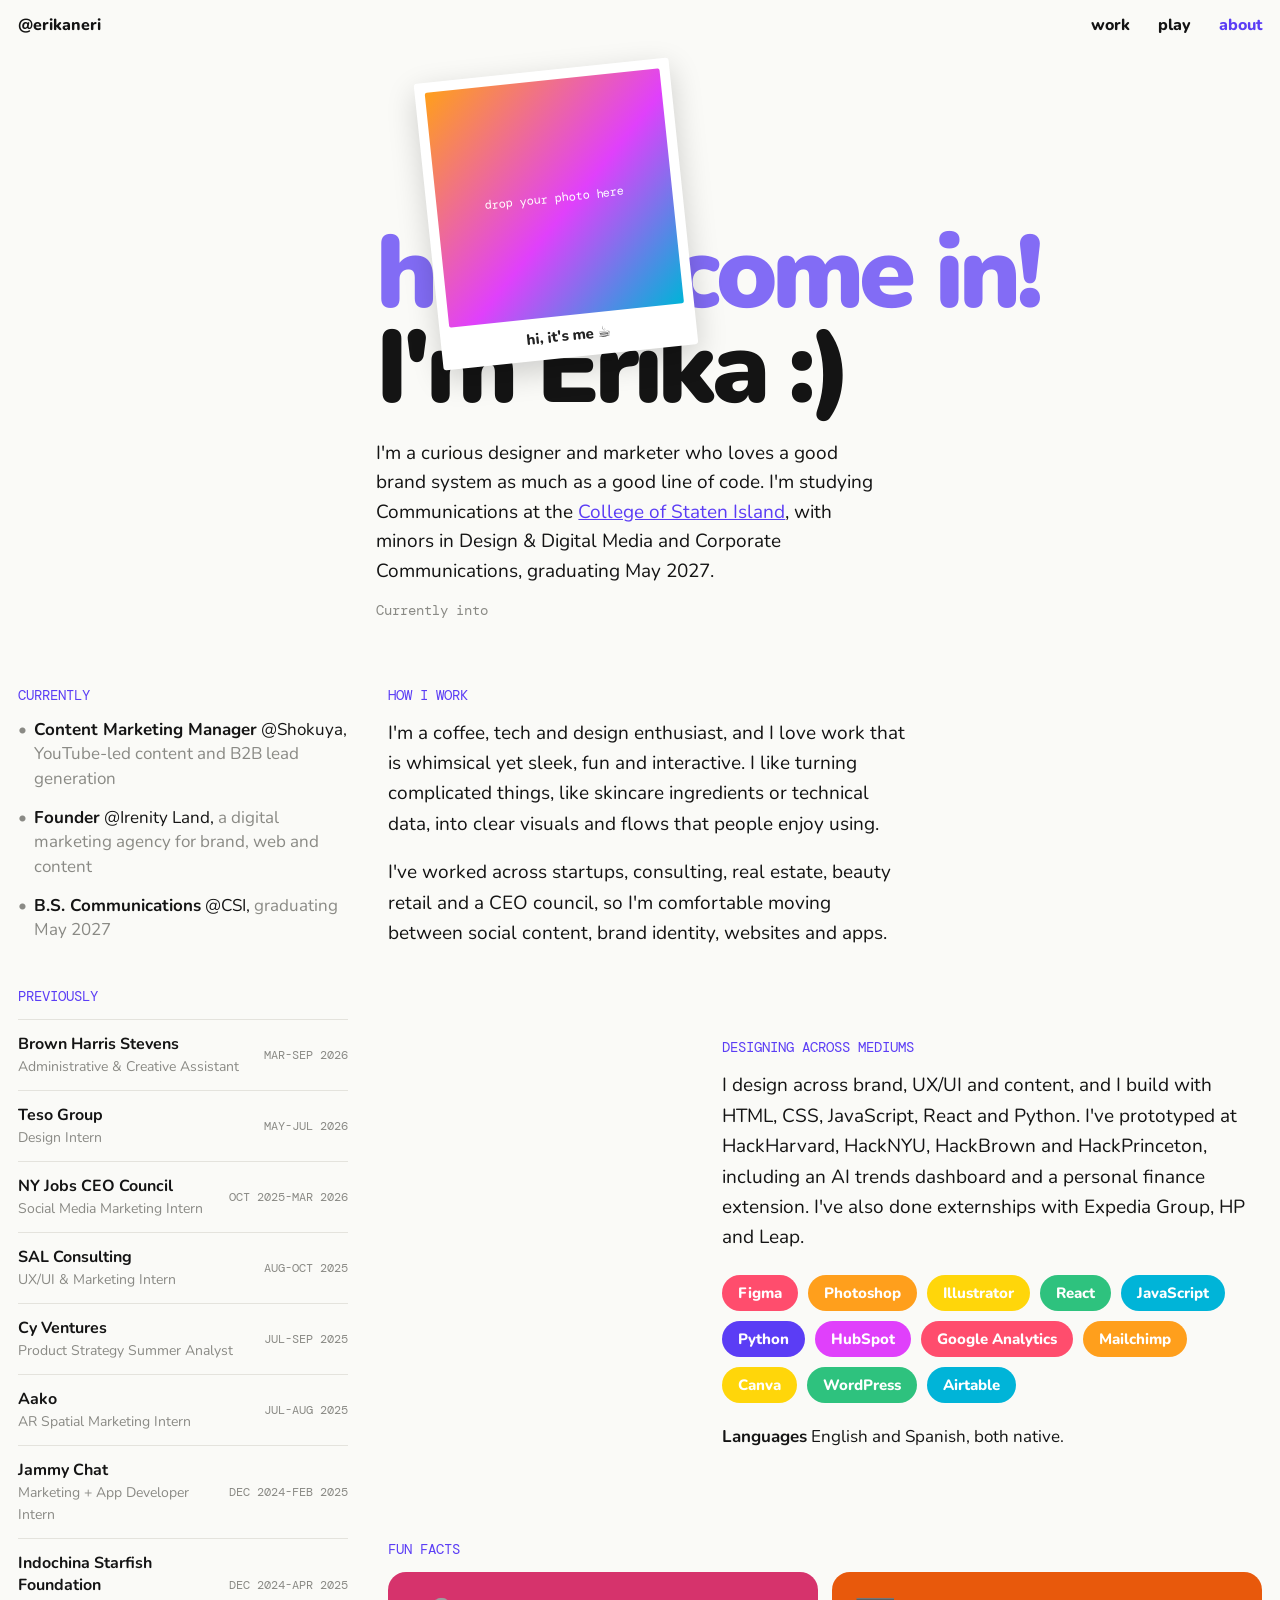
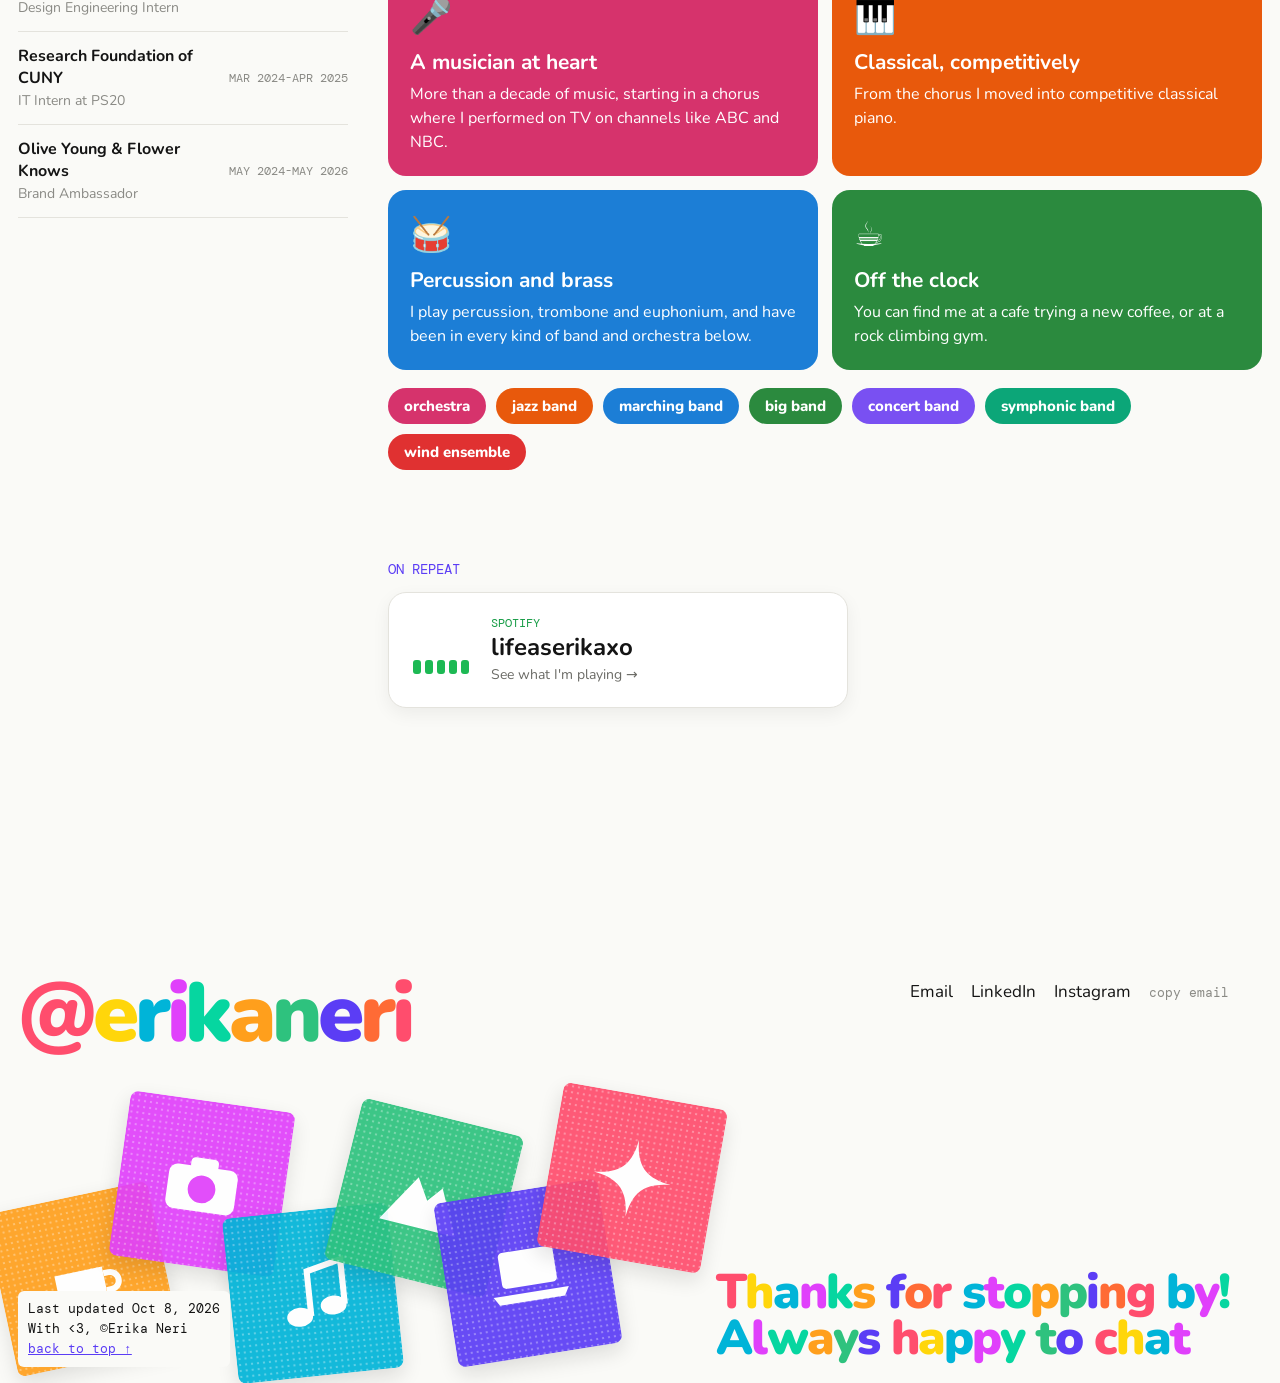
==== about.html @ 3c75e5a4 "Add files via upload" ====
<!DOCTYPE html>
<html lang="en">
<head>
<meta charset="utf-8">
<meta name="viewport" content="width=device-width, initial-scale=1, viewport-fit=cover">
<title>Erika Neri | About</title>
<link rel="stylesheet" href="https://fonts.googleapis.com/css2?family=Modak&family=Nunito:wght@400;600;800;900&family=DM+Mono&display=swap">
<link rel="stylesheet" href="style.css">
<link rel="stylesheet" href="about.css">
</head>
<body>
<nav><a class="h" href="home.html">@erikaneri</a><a href="work.html">work</a><a href="play.html">play</a><a class="on" href="about.html">about</a></nav>

<div class="ab">
  <section class="ab-hero">
    <figure class="polaroid" id="polaroid">
      <div class="ph"><span>drop your photo here</span></div>
      <figcaption>hi, it's me ☕</figcaption>
    </figure>
    <div class="intro">
      <h1><span class="wave a" data-t="hi, welcome in!"></span><span class="wave b" data-t="I'm Erika :)"></span></h1>
      <p>I'm a curious designer and marketer who loves a good brand system as much as a good line of code. I'm studying Communications at the <a href="https://www.csi.cuny.edu" target="_blank" rel="noopener">College of Staten Island</a>, with minors in Design &amp; Digital Media and Corporate Communications, graduating May 2027.</p>
      <p class="flip">Currently into <b id="flip">coffee</b></p>
    </div>
  </section>

  <aside class="left">
    <div class="lbl">CURRENTLY</div>
    <ul class="cur">
      <li><b>Content Marketing Manager</b> @Shokuya, <span>YouTube-led content and B2B lead generation</span></li>
      <li><b>Founder</b> @Irenity Land, <span>a digital marketing agency for brand, web and content</span></li>
      <li><b>B.S. Communications</b> @CSI, <span>graduating May 2027</span></li>
    </ul>
    <div class="lbl">PREVIOUSLY</div>
    <ul class="prev" id="prev"></ul>
  </aside>

  <div class="secs">
    <section class="sec">
      <div class="lbl">HOW I WORK</div>
      <p>I'm a coffee, tech and design enthusiast, and I love work that is whimsical yet sleek, fun and interactive. I like turning complicated things, like skincare ingredients or technical data, into clear visuals and flows that people enjoy using.</p>
      <p>I've worked across startups, consulting, real estate, beauty retail and a CEO council, so I'm comfortable moving between social content, brand identity, websites and apps.</p>
    </section>
    <section class="sec r">
      <div class="lbl">DESIGNING ACROSS MEDIUMS</div>
      <p>I design across brand, UX/UI and content, and I build with HTML, CSS, JavaScript, React and Python. I've prototyped at HackHarvard, HackNYU, HackBrown and HackPrinceton, including an AI trends dashboard and a personal finance extension. I've also done externships with Expedia Group, HP and Leap.</p>
      <div class="chips" id="chips"></div>
      <p class="lang"><b>Languages</b> English and Spanish, both native.</p>
    </section>
    <section class="sec wide">
      <div class="lbl">FUN FACTS</div>
      <div class="facts">
        <article class="fact" style="--c:#d6336c"><i>&#127908;</i><h3>A musician at heart</h3><p>More than a decade of music, starting in a chorus where I performed on TV on channels like ABC and NBC.</p></article>
        <article class="fact" style="--c:#e8590c"><i>&#127929;</i><h3>Classical, competitively</h3><p>From the chorus I moved into competitive classical piano.</p></article>
        <article class="fact" style="--c:#1c7ed6"><i>&#129345;</i><h3>Percussion and brass</h3><p>I play percussion, trombone and euphonium, and have been in every kind of band and orchestra below.</p></article>
        <article class="fact" style="--c:#2b8a3e"><i>&#9749;</i><h3>Off the clock</h3><p>You can find me at a cafe trying a new coffee, or at a rock climbing gym.</p></article>
      </div>
      <div class="chips ens"><span style="--c:#d6336c">orchestra</span><span style="--c:#e8590c">jazz band</span><span style="--c:#1c7ed6">marching band</span><span style="--c:#2b8a3e">big band</span><span style="--c:#7950f2">concert band</span><span style="--c:#0ca678">symphonic band</span><span style="--c:#e03131">wind ensemble</span></div>
    </section>
    <section class="sec wide">
      <div class="lbl">ON REPEAT</div>
      <a class="spot" href="https://open.spotify.com/user/lifeaserikaxo" target="_blank" rel="noopener">
        <div class="eq" aria-hidden="true"><span></span><span></span><span></span><span></span><span></span></div>
        <div class="st"><small>SPOTIFY</small><b>lifeaserikaxo</b><span>See what I'm playing &rarr;</span></div>
      </a>
      <div id="spotEmbed"></div>
    </section>
  </div>
</div>
<script src="about.js"></script>
<script src="cursor.js"></script>
<script src="footer.js"></script>
</body>
</html>
---- style.css ----
:root{
  box-sizing:border-box;
  --bg:#fafaf7; --ink:#141414; --mute:#8a8a85; --line:#e4e3dd; --panel:#f1eee8; --accent:#5b3df5;
  padding-top:env(safe-area-inset-top,0px); padding-bottom:env(safe-area-inset-bottom,0px);
}
@media (prefers-color-scheme:dark){:root:not([data-theme="light"]){--bg:#161615;--ink:#f4f3ee;--mute:#9a9a94;--line:#2b2b29;--panel:#222120;--accent:#a99bff}}
:root[data-theme="dark"]{--bg:#161615;--ink:#f4f3ee;--mute:#9a9a94;--line:#2b2b29;--panel:#222120;--accent:#a99bff}
html{scroll-padding-top:env(safe-area-inset-top,0px)}
*{box-sizing:border-box}
body{margin:0;background:var(--bg);color:var(--ink);font-family:'Nunito',system-ui,sans-serif;transition:background .4s}
a{color:inherit;text-decoration:none}

/* top nav */
nav{display:flex;gap:28px;align-items:baseline;padding:14px 18px;font-weight:800}
nav .h{margin-right:auto}
nav a.on{color:var(--accent)}

/* bubble hero */
.hero{padding:0 1.5vw;user-select:none;-webkit-user-select:none;touch-action:pan-y}
.row{display:flex;justify-content:center;gap:.5vw;line-height:.72;font-family:'Modak','Impact','Arial Black',sans-serif;font-size:min(29vw,40vh);height:.78em}
.row.two{font-size:min(34vw,46vh)}
.row span{display:inline-block;cursor:pointer;color:var(--c);transition:transform .25s cubic-bezier(.3,1.6,.5,1),color .2s;transform:translateY(var(--y,0)) scale(var(--s,1)) rotate(var(--r,0deg));will-change:transform;-webkit-text-stroke:.02em var(--c)}
.row span.pop{animation:pop .5s}
@keyframes pop{30%{transform:scale(1.35,.7)}60%{transform:scale(.85,1.2)}}
.stage b{color:var(--pc);font-weight:800}
.bio small{display:block;color:var(--mute);font-size:15px;line-height:1.5;margin-bottom:12px}
.caption{display:flex;justify-content:space-between;padding:6px 18px 40px;color:var(--mute);font-size:15px}

/* body layout */
.main{display:grid;grid-template-columns:minmax(260px,330px) 1fr minmax(0,26%);grid-template-rows:auto auto;gap:0 14px;padding:0 18px 60px}
.bio{grid-column:1;font-size:18px;line-height:1.5;padding-right:20px}
.bio p{margin:0 0 12px}
.bio a{color:var(--mute)}
.bar{grid-column:1/-1;display:flex;align-items:center;gap:22px;margin:40px 0 12px;font-family:'DM Mono',monospace;font-size:14px;color:var(--accent)}
.bar .f{margin-left:120px;display:flex;gap:16px;font-family:'Nunito',sans-serif;font-size:15px}
.bar .f button{all:unset;cursor:pointer;color:var(--mute)}
.bar .f button.on{color:var(--accent);font-weight:800}
.bar .sun{margin-left:auto;display:flex;align-items:center;gap:10px}
.bar input{accent-color:var(--accent);width:180px}
.dir{grid-column:1;margin:0;padding:0;list-style:none}
.dir li{border-top:1px solid var(--line);padding:16px 0;font-weight:800;font-size:17px;cursor:pointer;display:flex;justify-content:space-between}
.dir li:last-child{border-bottom:1px solid var(--line)}
.dir li small{font-weight:400;color:var(--mute)}
.dir li.on{color:var(--pc)}
.stage{grid-column:2;grid-row:3;min-height:480px;background:var(--panel);border-radius:4px;display:flex;align-items:center;justify-content:center;flex-direction:column;gap:18px;transition:background .3s;padding:24px;text-align:center}
.stage .blob{width:150px;height:150px;background:var(--pc);border-radius:46% 54% 60% 40%/50% 40% 60% 50%;transition:border-radius .6s,background .3s;cursor:pointer}
.stage .blob:hover{border-radius:60% 40% 40% 60%/40% 60% 40% 60%;transform:rotate(12deg)}
.stage h2{margin:0;font-size:28px}
.stage p{margin:0;max-width:34ch;color:var(--mute);line-height:1.5}
.side{grid-column:3;grid-row:3;display:flex;flex-direction:column;gap:12px}
.card{flex:1;min-height:230px;border-radius:4px;padding:20px;display:flex;align-items:flex-end;font-weight:800;font-size:22px;line-height:1.15;transition:background .3s}
.card.a{background:var(--pc);color:#fff}
.card.b{background:var(--panel);font-family:'Modak','Impact',sans-serif;font-weight:400;font-size:38px;color:var(--pc)}

@media (max-width:820px){
  .main{grid-template-columns:1fr}
  .bio,.dir,.stage,.side,.bar{grid-column:1;grid-row:auto}
  .bar{flex-wrap:wrap;gap:12px}.bar .f{margin-left:0}.bar .sun{margin-left:0}
  .stage{margin:20px 0;min-height:340px}.side{flex-direction:row}.card{min-height:160px}
}
@media (prefers-reduced-motion:reduce){.row span,.stage .blob{transition:none}.row span.pop{animation:none}}
.about{max-width:560px;padding:0 18px 60px}
nav{position:relative;z-index:20}
.hero{padding-top:2.5vw}

/* footer */
.ft{position:relative;margin-top:70px;min-height:clamp(380px,34vw,520px);overflow:hidden;padding-bottom:env(safe-area-inset-bottom,0px)}
.ft-handle{position:absolute;left:18px;top:24px;z-index:1;white-space:nowrap;font-weight:900;font-size:clamp(44px,6.5vw,96px);letter-spacing:-.05em;line-height:1}
.ft-handle span{display:inline-block;transition:transform .3s cubic-bezier(.3,1.6,.5,1),color .2s}
.ft-handle span:hover{transform:translateY(-.08em) rotate(-6deg);color:var(--c)}
.ft-pile{position:absolute;left:0;bottom:0;width:min(58%,820px);height:78%}
.tile{position:absolute;width:clamp(110px,13vw,190px);aspect-ratio:1;border-radius:8px;display:flex;align-items:center;justify-content:center;cursor:pointer;opacity:.92;background:radial-gradient(rgba(255,255,255,.32) 1px,transparent 1.6px) 0 0/6px 6px,var(--c);box-shadow:0 8px 20px rgba(0,0,0,.12);transform:rotate(var(--r));transition:transform .3s cubic-bezier(.3,1.6,.5,1)}
.tile svg{width:52%;height:auto;fill:#fff}
.tile:hover{transform:rotate(calc(var(--r) + 7deg)) translateY(-8px) scale(1.05)}
.tile.pop{animation:tpop .45s}
@keyframes tpop{40%{transform:rotate(var(--r)) scale(1.15,.88)}70%{transform:rotate(var(--r)) scale(.95,1.06)}}
.ft-meta{position:absolute;left:18px;bottom:16px;z-index:5;padding:8px 10px;border-radius:6px;background:var(--bg);font-family:'DM Mono',monospace;font-size:13px;line-height:1.55}
.ft-meta button{all:unset;cursor:pointer;color:var(--accent);text-decoration:underline}
.ft-links{position:absolute;right:4%;top:32px;z-index:5;display:flex;gap:18px;align-items:baseline;font-size:17px}
.ft-links a:hover{color:var(--accent);text-decoration:underline}
.ft-links button{all:unset;cursor:pointer;font-family:'DM Mono',monospace;font-size:13px;color:var(--mute)}
.ft-links button:hover{color:var(--accent)}
.ft-thanks{position:absolute;right:4%;bottom:22px;z-index:2;font-weight:900;font-size:clamp(28px,3.8vw,56px);line-height:.95;letter-spacing:-.04em}
.ft-handle span,.ft-thanks span{display:inline-block;color:var(--c);transition:transform .3s cubic-bezier(.3,1.6,.5,1)}
.ft-thanks span:hover{transform:translateY(-.08em) rotate(-6deg)}
.ft :focus-visible{outline:3px solid var(--accent);outline-offset:3px}
@media (max-width:820px){
  .ft{min-height:0;display:flex;flex-direction:column;gap:18px;padding:24px 18px}
  .ft-handle,.ft-links,.ft-thanks,.ft-meta{position:static}
  .ft-handle{order:1;font-size:clamp(44px,14vw,72px)}.ft-links{order:2;flex-wrap:wrap}
  .ft-pile{order:3;position:relative;width:100%;height:250px}.tile{width:30vw}
  .ft-thanks{order:4;font-size:34px}.ft-meta{order:5;padding:0}
}
@media (prefers-reduced-motion:reduce){.tile,.ft-handle span,.ft-thanks{transition:none}.tile.pop{animation:none}}

/* trailing cursor dot (all pages) */
.dot{position:fixed;left:0;top:0;width:26px;height:26px;border-radius:50%;background:var(--accent);opacity:.55;pointer-events:none;z-index:50;transform:translate(-100px,-100px);transition:opacity .2s}
@media (pointer:coarse){.dot{display:none}}
---- about.css ----
.ab{display:grid;grid-template-columns:minmax(260px,330px) 1fr;gap:0 40px;padding:0 18px 80px}
.ab-hero{grid-column:1/-1;position:relative;min-height:clamp(380px,40vw,520px);padding:10px 0 30px}
.polaroid{position:absolute;left:clamp(0px,32vw,520px);top:20px;margin:0;width:clamp(180px,20vw,260px);padding:10px 10px 12px;background:#fff;color:#222;border-radius:3px;box-shadow:0 10px 30px rgba(0,0,0,.18);transform:rotate(-6deg);cursor:grab;touch-action:none;user-select:none;-webkit-user-select:none;z-index:3;transition:transform .25s cubic-bezier(.3,1.6,.5,1)}
.polaroid:hover{transform:rotate(-2deg) scale(1.03)}
.polaroid.drag{cursor:grabbing;transform:rotate(-4deg) scale(1.08);transition:none}
.polaroid img{position:absolute;inset:0;width:100%;height:100%;object-fit:cover;pointer-events:none}
.ph{position:relative;aspect-ratio:1;border-radius:2px;overflow:hidden;background:linear-gradient(135deg,#ff9f1c,#e040fb 55%,#00b4d8);display:flex;align-items:center;justify-content:center}
.ph span{font-family:'DM Mono',monospace;font-size:12px;color:#fff;text-align:center;padding:8px}
.polaroid figcaption{padding-top:10px;font-weight:800;font-size:15px;text-align:center}
.intro{margin-left:clamp(0px,28vw,440px);padding-top:clamp(70px,13vw,190px);position:relative;z-index:2;max-width:760px}
h1{margin:0 0 24px;font-weight:900;font-size:clamp(46px,8vw,112px);line-height:.92;letter-spacing:-.05em}
h1 .wave{display:block}
h1 .a{color:var(--accent);opacity:.75}
.wave i{font-style:normal;display:inline-block;white-space:pre;transition:transform .25s cubic-bezier(.3,1.6,.5,1),color .2s;transform:translateY(var(--y,0)) scale(var(--s,1))}
.intro p{font-size:19px;line-height:1.55;margin:0 0 14px;max-width:46ch}
.intro a{color:var(--accent);text-decoration:underline}
.flip{font-family:'DM Mono',monospace;font-size:14px!important;color:var(--mute)}
.flip b{color:var(--accent);display:inline-block;transition:opacity .25s,transform .25s}
.flip b.out{opacity:0;transform:translateY(6px)}
.lbl{font-family:'DM Mono',monospace;font-size:14px;color:var(--accent);margin:0 0 14px}
.left{grid-column:1;margin-top:20px}
.cur{list-style:none;margin:0 0 44px;padding:0}
.cur li{font-size:17px;line-height:1.45;margin-bottom:14px;padding-left:16px;position:relative}
.cur li:before{content:'•';position:absolute;left:0;color:var(--mute)}
.cur span{color:var(--mute)}
.prev{list-style:none;margin:0;padding:0}
.prev li{display:flex;justify-content:space-between;gap:10px;padding:13px 0;border-bottom:1px solid var(--line);transition:padding .25s}
.prev li:first-child{border-top:1px solid var(--line)}
.prev li:hover{padding-left:8px}
.prev b{display:block;font-size:16px}
.prev em{font-style:normal;color:var(--mute);font-size:14px}
.prev small{font-family:'DM Mono',monospace;color:var(--mute);font-size:12px;text-align:right;white-space:nowrap;align-self:center}
.secs{grid-column:2;margin-top:20px}
.sec{max-width:520px;margin-bottom:90px}
.sec.r{margin-left:auto;max-width:540px}
.sec p{font-size:19px;line-height:1.6;margin:0 0 18px}
.chips{display:flex;flex-wrap:wrap;gap:10px;margin-top:22px}
.chips span{padding:8px 16px;border-radius:999px;font-weight:800;font-size:15px;color:#fff;background:var(--c);cursor:default;transition:transform .3s cubic-bezier(.3,1.6,.5,1)}
.chips span:hover{transform:translateY(-4px) rotate(-4deg) scale(1.08)}
@media (max-width:820px){
  .ab{grid-template-columns:1fr}
  .ab-hero{min-height:0}
  .polaroid{position:relative;left:auto;top:auto;margin:10px 0 24px 8%}
  .intro{margin-left:0;padding-top:0}
  .left,.secs{grid-column:1}
  .sec.r{margin-left:0}
}
@media (prefers-reduced-motion:reduce){.wave i,.polaroid,.chips span,.flip b{transition:none}}
.sec .lang{margin-top:20px;font-size:17px}

.sec.wide{max-width:none}
.facts{display:grid;grid-template-columns:1fr 1fr;gap:14px}
.fact{background:var(--c);color:#fff;border-radius:18px;padding:22px;transition:transform .3s cubic-bezier(.3,1.6,.5,1)}
.fact:hover{transform:rotate(-1.5deg) translateY(-4px)}
.fact i{font-style:normal;font-size:34px;display:block;margin-bottom:8px}
.fact h3{margin:0 0 6px;font-size:21px}
.fact p{margin:0;font-size:16px;line-height:1.5}
.ens{margin-top:18px}
.spot{display:flex;align-items:center;gap:22px;max-width:460px;padding:22px 24px;border-radius:18px;background:#fff;color:#141414;border:1px solid var(--line);box-shadow:0 6px 18px rgba(0,0,0,.06);transition:transform .3s cubic-bezier(.3,1.6,.5,1)}
.spot:hover{transform:translateY(-4px) rotate(-1deg)}
.eq{display:flex;align-items:flex-end;gap:4px;height:48px}
.eq span{width:8px;height:30%;background:#1db954;border-radius:3px;animation:eq 1s ease-in-out infinite}
.eq span:nth-child(2){animation-delay:.2s}.eq span:nth-child(3){animation-delay:.4s}.eq span:nth-child(4){animation-delay:.1s}.eq span:nth-child(5){animation-delay:.3s}
@keyframes eq{0%,100%{height:20%}50%{height:100%}}
.st small{display:block;font-family:'DM Mono',monospace;color:#169c46;font-size:12px}
.st b{display:block;font-size:24px}
.st span{color:#6b6b66;font-size:14px}
#spotEmbed{max-width:460px;margin-top:14px}
#spotEmbed iframe{width:100%;height:152px;border:0;border-radius:14px}
@media (max-width:820px){.facts{grid-template-columns:1fr}}
@media (prefers-reduced-motion:reduce){.eq span{animation:none;height:60%}.fact,.spot{transition:none}}
.ph.loaded span{display:none}
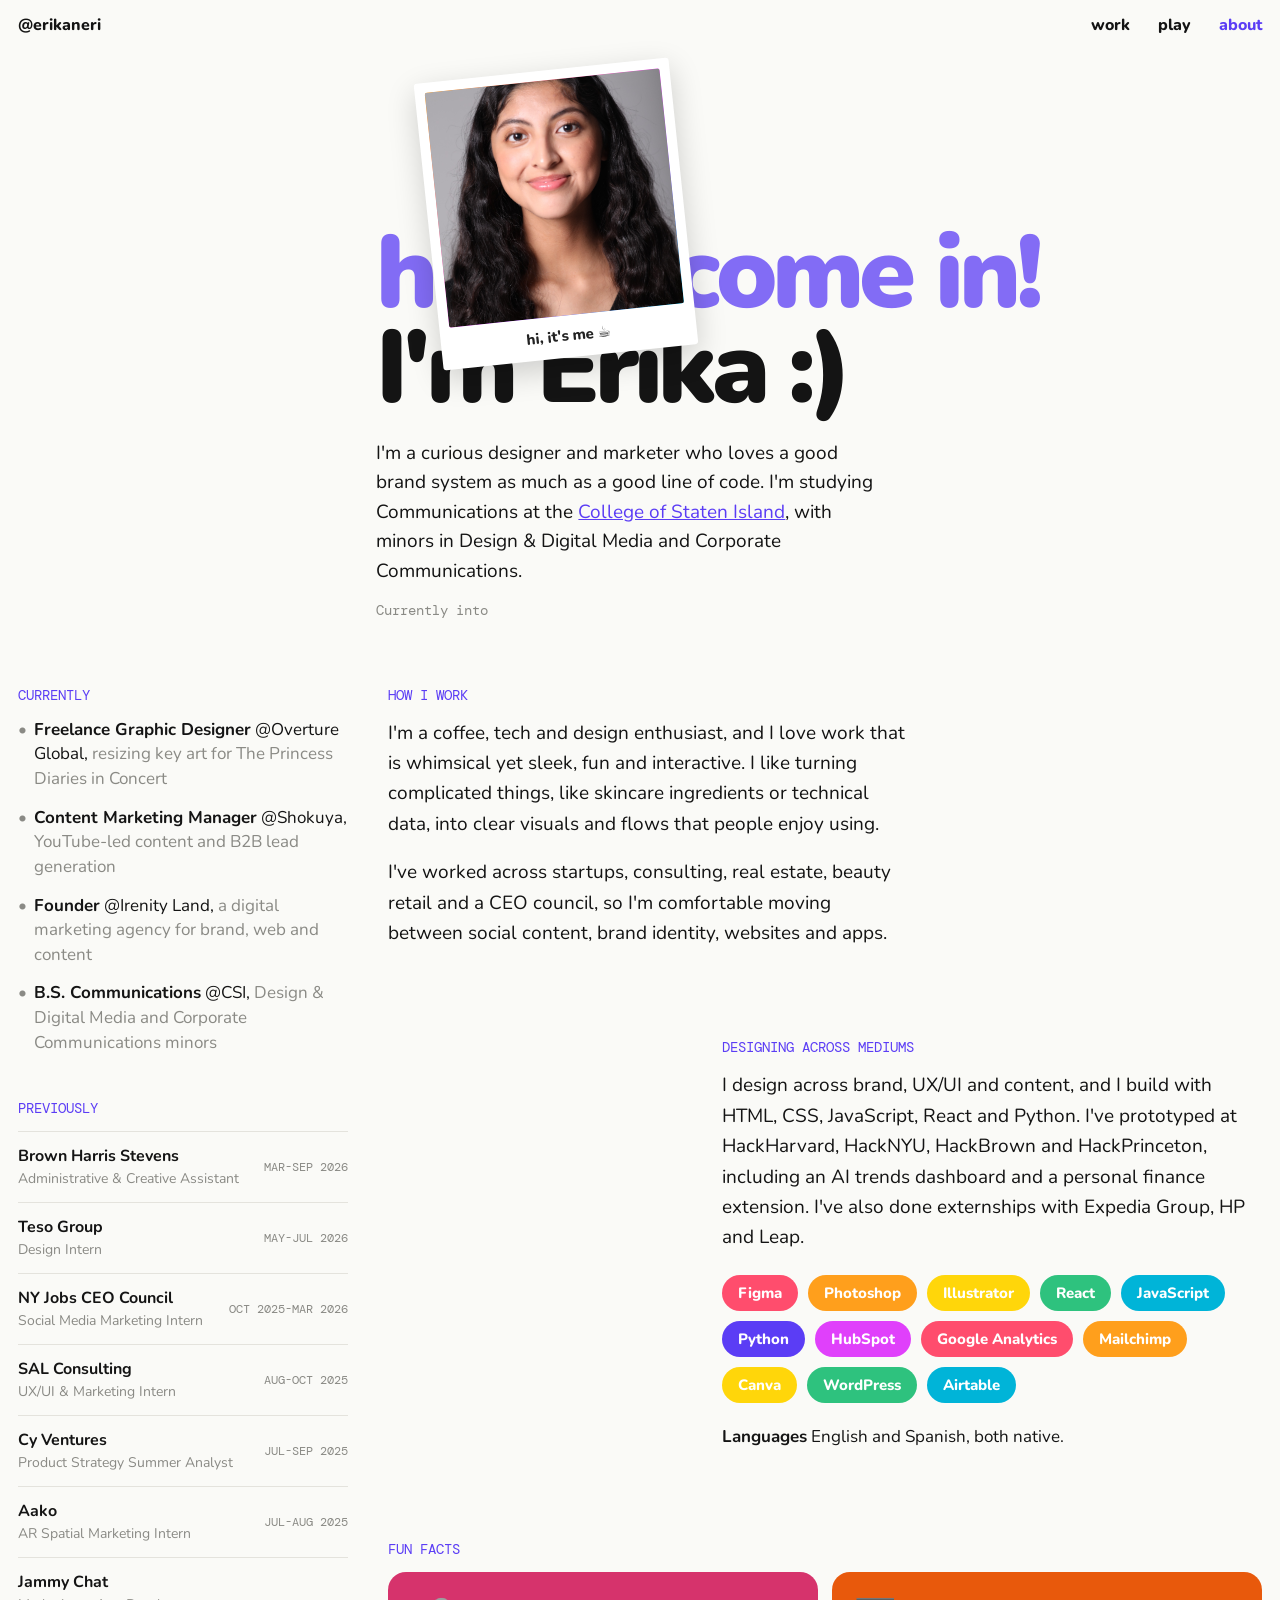
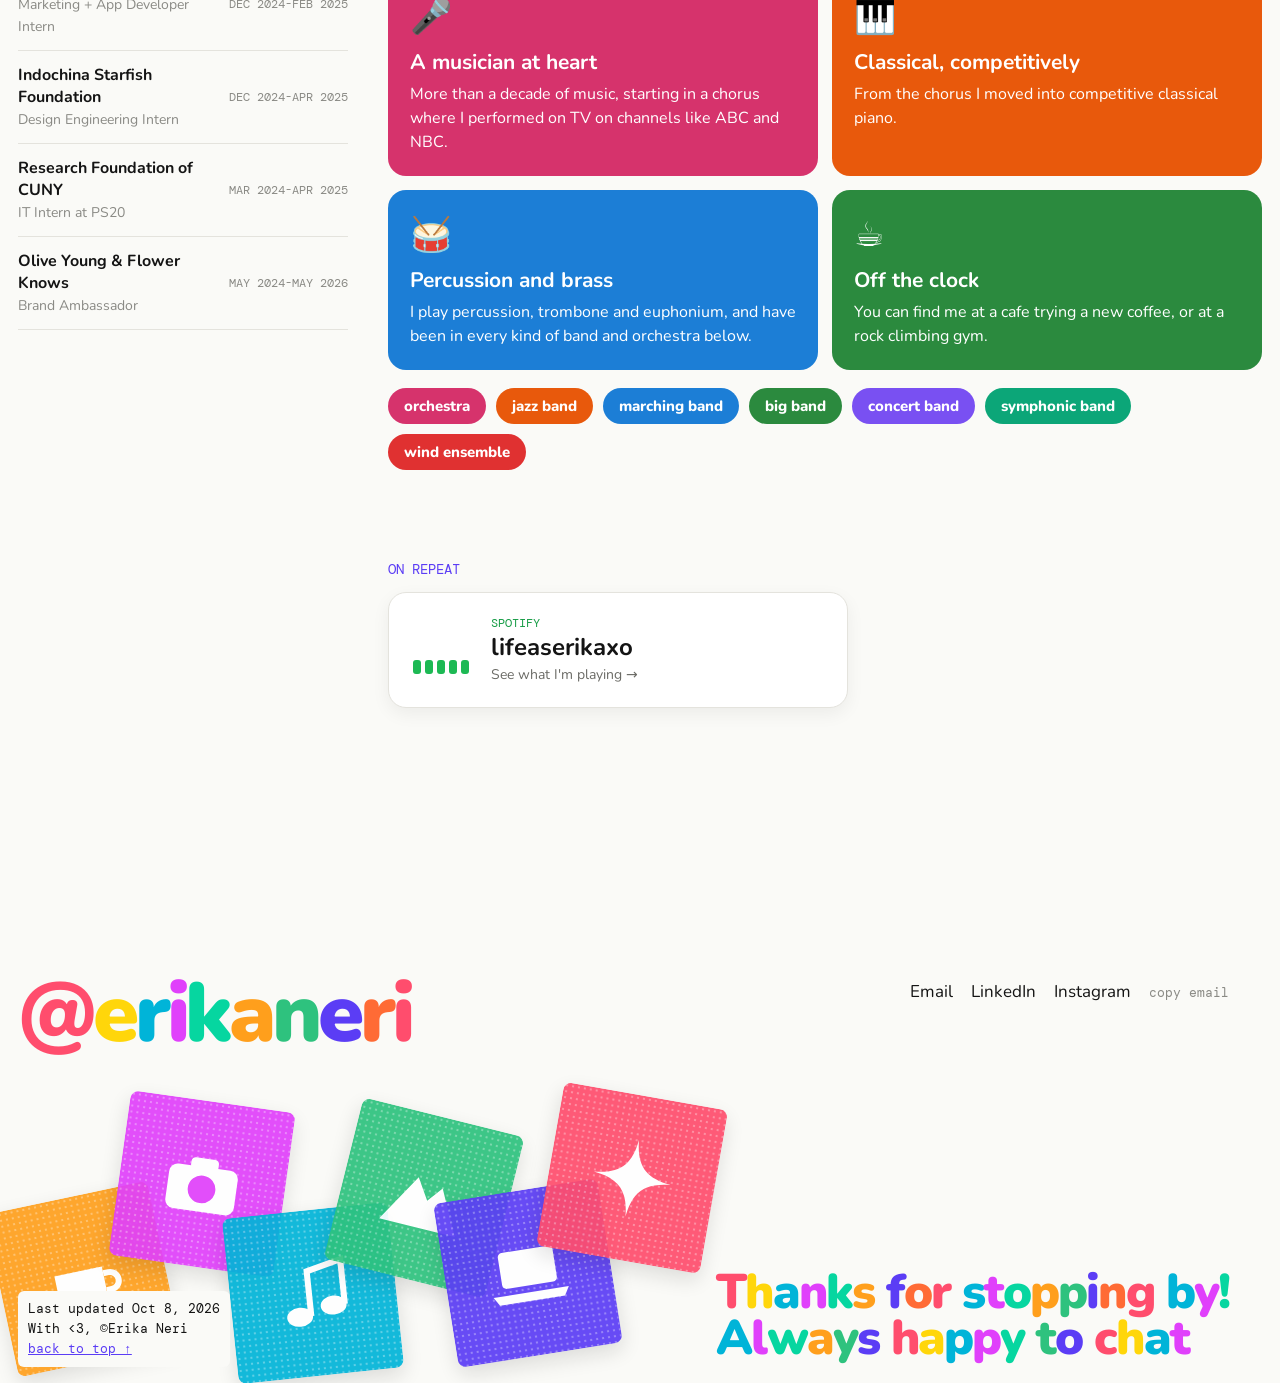
==== commit fe842e5c: "updates" ====
--- a/about.html
+++ b/about.html
@@ -19,7 +19,7 @@
     </figure>
     <div class="intro">
       <h1><span class="wave a" data-t="hi, welcome in!"></span><span class="wave b" data-t="I'm Erika :)"></span></h1>
-      <p>I'm a curious designer and marketer who loves a good brand system as much as a good line of code. I'm studying Communications at the <a href="https://www.csi.cuny.edu" target="_blank" rel="noopener">College of Staten Island</a>, with minors in Design &amp; Digital Media and Corporate Communications, graduating May 2027.</p>
+      <p>I'm a curious designer and marketer who loves a good brand system as much as a good line of code. I'm studying Communications at the <a href="https://www.csi.cuny.edu" target="_blank" rel="noopener">College of Staten Island</a>, with minors in Design &amp; Digital Media and Corporate Communications.</p>
       <p class="flip">Currently into <b id="flip">coffee</b></p>
     </div>
   </section>
@@ -27,9 +27,10 @@
   <aside class="left">
     <div class="lbl">CURRENTLY</div>
     <ul class="cur">
+      <li><b>Freelance Graphic Designer</b> @Overture Global, <span>resizing key art for The Princess Diaries in Concert</span></li>
       <li><b>Content Marketing Manager</b> @Shokuya, <span>YouTube-led content and B2B lead generation</span></li>
       <li><b>Founder</b> @Irenity Land, <span>a digital marketing agency for brand, web and content</span></li>
-      <li><b>B.S. Communications</b> @CSI, <span>graduating May 2027</span></li>
+      <li><b>B.S. Communications</b> @CSI, <span>Design &amp; Digital Media and Corporate Communications minors</span></li>
     </ul>
     <div class="lbl">PREVIOUSLY</div>
     <ul class="prev" id="prev"></ul>
